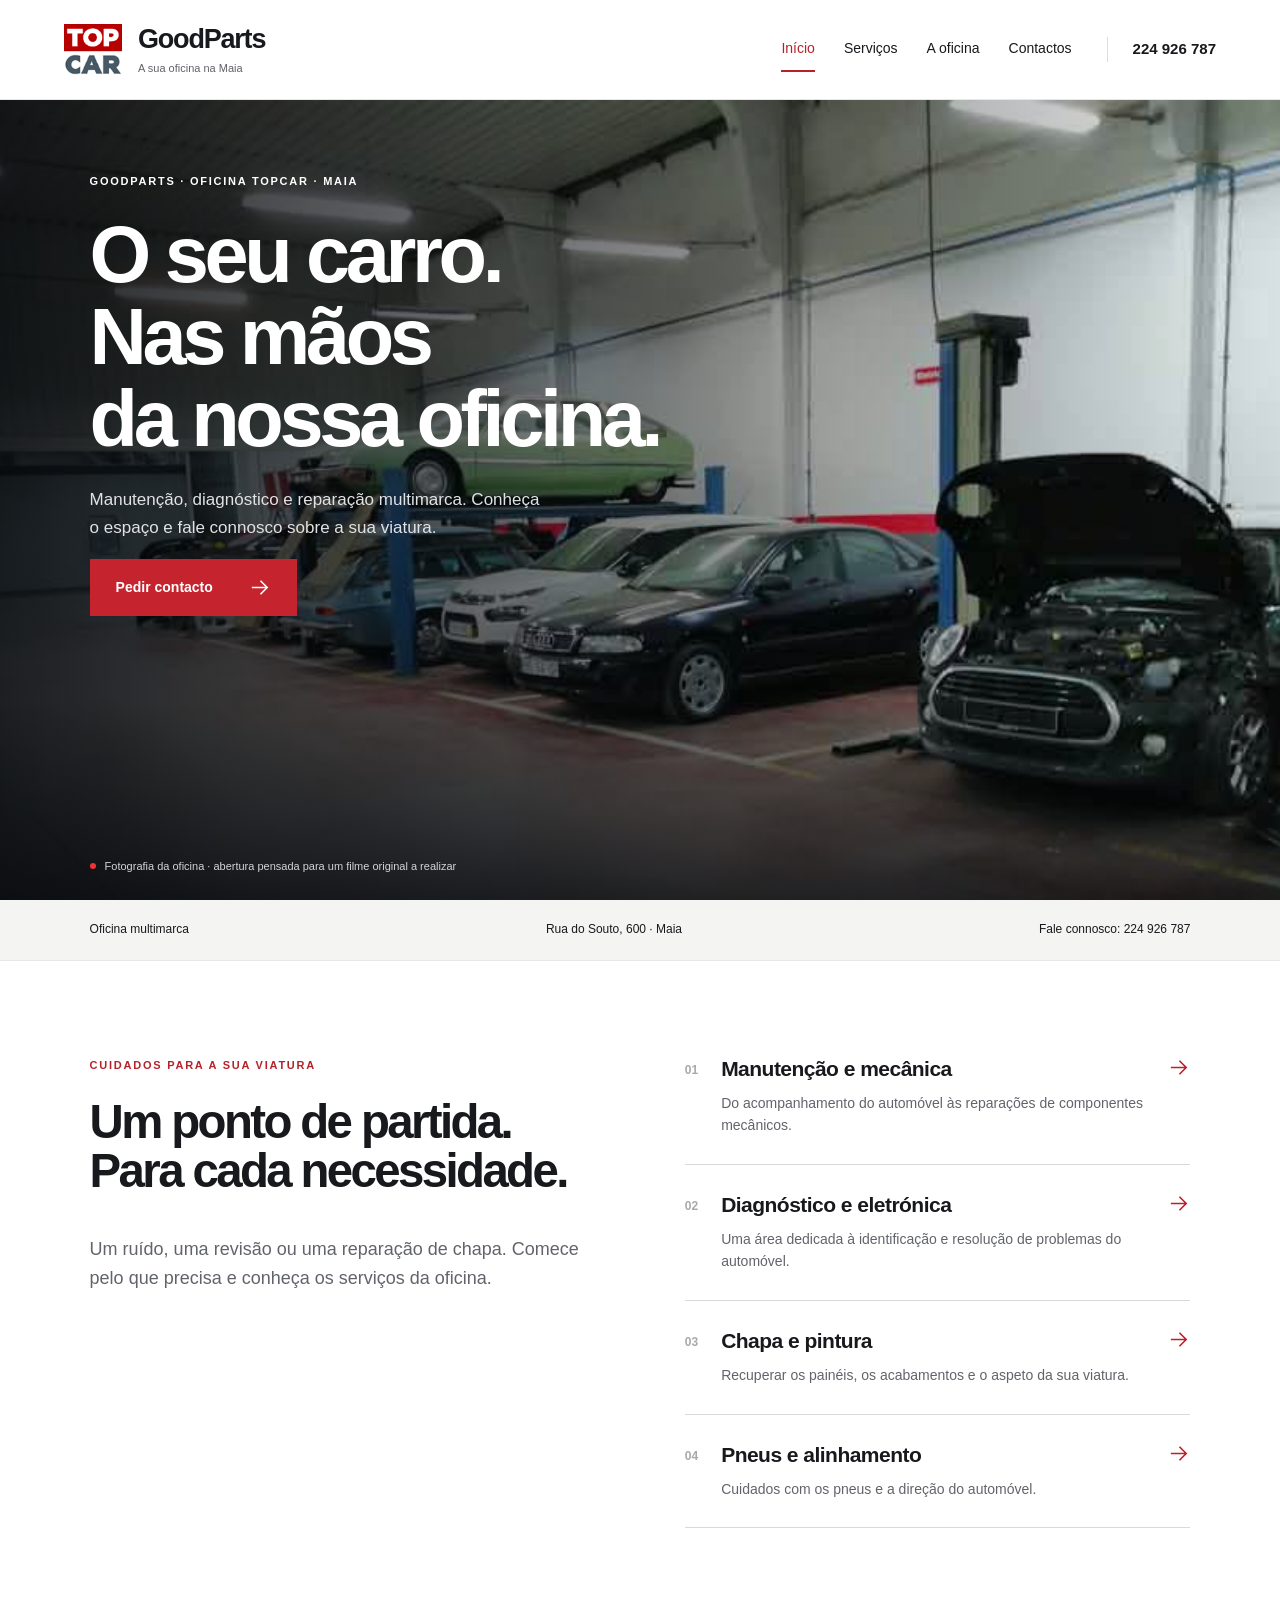
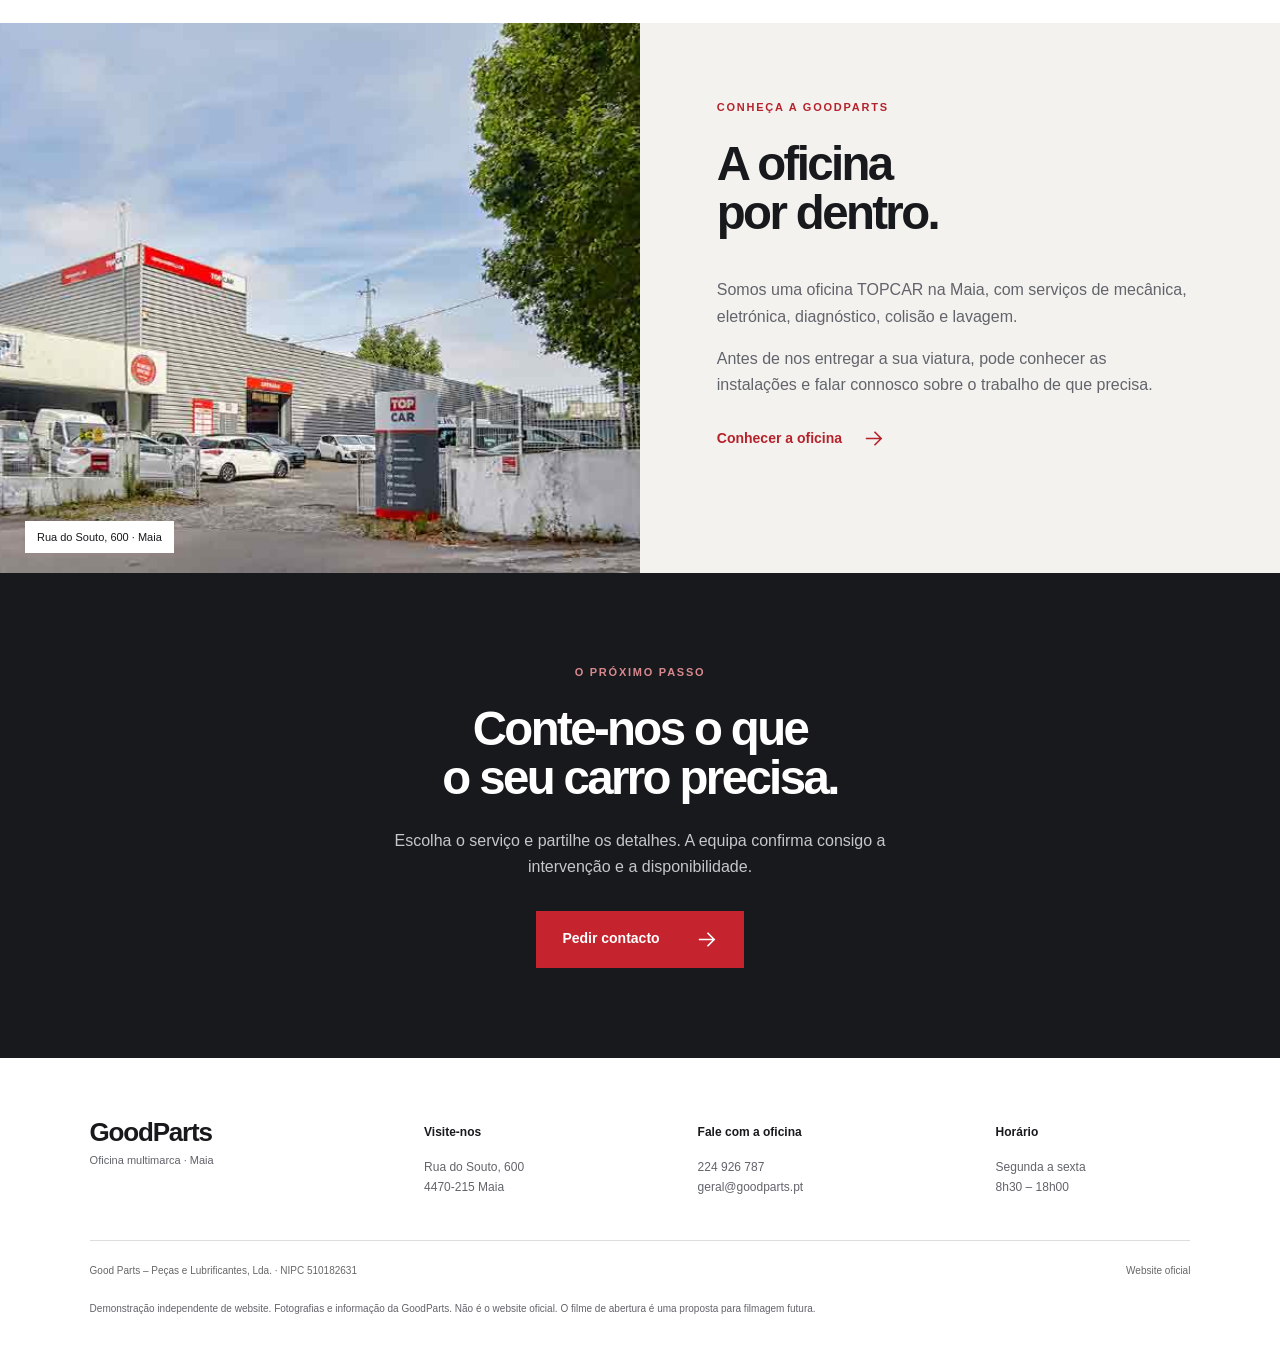
==== index.html @ e7061b3b "Create independent branded website demonstration" ====
<!doctype html><html lang="pt-PT"><head><meta charset="utf-8"><meta name="viewport" content="width=device-width,initial-scale=1"><meta name="robots" content="noindex,nofollow"><title>Oficina multimarca na Maia · GoodParts</title><meta name="description" content="Conheça a oficina GoodParts, os serviços e as instalações na Maia."><link rel="stylesheet" href="style.css"><script defer src="script.js"></script></head><body><a class="skip" href="#main">Saltar para o conteúdo</a><header class="header"><a class="brand" href="index.html" aria-label="GoodParts, início"><img src="assets/logotipo_good_parts.gif" alt="TOPCAR" width="65" height="62"><span>GoodParts<small>A sua oficina na Maia</small></span></a><button class="menu" aria-expanded="false" aria-controls="navigation">Menu<span aria-hidden="true">+</span></button><nav id="navigation" aria-label="Navegação principal"><a href="index.html" aria-current="page">Início</a><a href="servicos.html">Serviços</a><a href="oficina.html">A oficina</a><a href="contactos.html">Contactos</a></nav><a class="header-call" href="tel:+351224926787">224 926 787</a></header><main id="main"><section class="hero"><img src="assets/empresa_05.jpg" alt="Interior da oficina GoodParts, com automóveis nos elevadores" fetchpriority="high" width="990" height="510"><div class="hero-content"><p class="eyebrow">GoodParts · Oficina TOPCAR · Maia</p><h1>O seu carro.<br>Nas mãos<br>da nossa oficina.</h1><p>Manutenção, diagnóstico e reparação multimarca. Conheça o espaço e fale connosco sobre a sua viatura.</p><a class="button" href="contactos.html">Pedir contacto<svg aria-hidden="true" viewBox="0 0 24 24"><path d="M4 12h15M13 5l7 7-7 7"/></svg></a></div><div class="hero-note"><span class="dot"></span> Fotografia da oficina · abertura pensada para um filme original a realizar</div></section><div class="quick"><span>Oficina multimarca</span><span>Rua do Souto, 600 · Maia</span><a href="tel:+351224926787">Fale connosco: 224 926 787</a></div><section class="section split"><div><p class="eyebrow">Cuidados para a sua viatura</p><h2>Um ponto de partida.<br>Para cada necessidade.</h2><p class="intro">Um ruído, uma revisão ou uma reparação de chapa. Comece pelo que precisa e conheça os serviços da oficina.</p></div><div><a class="service-row" href="servicos.html#mecanica"><span class="number">01</span><div><h3>Manutenção e mecânica</h3><p>Do acompanhamento do automóvel às reparações de componentes mecânicos.</p></div><svg aria-hidden="true" viewBox="0 0 24 24"><path d="M4 12h15M13 5l7 7-7 7"/></svg></a><a class="service-row" href="servicos.html#diagnostico"><span class="number">02</span><div><h3>Diagnóstico e eletrónica</h3><p>Uma área dedicada à identificação e resolução de problemas do automóvel.</p></div><svg aria-hidden="true" viewBox="0 0 24 24"><path d="M4 12h15M13 5l7 7-7 7"/></svg></a><a class="service-row" href="servicos.html#chapa"><span class="number">03</span><div><h3>Chapa e pintura</h3><p>Recuperar os painéis, os acabamentos e o aspeto da sua viatura.</p></div><svg aria-hidden="true" viewBox="0 0 24 24"><path d="M4 12h15M13 5l7 7-7 7"/></svg></a><a class="service-row" href="servicos.html#pneus"><span class="number">04</span><div><h3>Pneus e alinhamento</h3><p>Cuidados com os pneus e a direção do automóvel.</p></div><svg aria-hidden="true" viewBox="0 0 24 24"><path d="M4 12h15M13 5l7 7-7 7"/></svg></a></div></section><section class="workshop split"><div class="photo"><img src="assets/empresa_01.jpg" alt="Entrada das instalações GoodParts na Rua do Souto" loading="lazy" width="990" height="510"><span>Rua do Souto, 600 · Maia</span></div><div class="workshop-copy"><p class="eyebrow">Conheça a GoodParts</p><h2>A oficina<br>por dentro.</h2><p>Somos uma oficina TOPCAR na Maia, com serviços de mecânica, eletrónica, diagnóstico, colisão e lavagem.</p><p>Antes de nos entregar a sua viatura, pode conhecer as instalações e falar connosco sobre o trabalho de que precisa.</p><a class="text-link" href="oficina.html">Conhecer a oficina<svg aria-hidden="true" viewBox="0 0 24 24"><path d="M4 12h15M13 5l7 7-7 7"/></svg></a></div></section><section class="cta"><p class="eyebrow">O próximo passo</p><h2>Conte-nos o que<br>o seu carro precisa.</h2><p>Escolha o serviço e partilhe os detalhes. A equipa confirma consigo a intervenção e a disponibilidade.</p><a class="button" href="contactos.html">Pedir contacto<svg aria-hidden="true" viewBox="0 0 24 24"><path d="M4 12h15M13 5l7 7-7 7"/></svg></a></section></main><footer><div class="foot-main"><div class="brand footbrand"><span>GoodParts<small>Oficina multimarca · Maia</small></span></div><div><b>Visite-nos</b><p>Rua do Souto, 600<br>4470-215 Maia</p></div><div><b>Fale com a oficina</b><p><a href="tel:+351224926787">224 926 787</a><br><a href="mailto:geral@goodparts.pt">geral@goodparts.pt</a></p></div><div><b>Horário</b><p>Segunda a sexta<br>8h30 – 18h00</p></div></div><div class="foot-bottom"><span>Good Parts – Peças e Lubrificantes, Lda. · NIPC 510182631</span><a href="https://www.goodparts.pt/" rel="noopener">Website oficial</a></div><p class="demo">Demonstração independente de website. Fotografias e informação da GoodParts. Não é o website oficial. O filme de abertura é uma proposta para filmagem futura.</p></footer><dialog id="lightbox"><button class="close" aria-label="Fechar fotografia">Fechar <span aria-hidden="true">×</span></button><img alt=""><p></p></dialog></body></html>
---- style.css ----
*{box-sizing:border-box}html{scroll-behavior:smooth;scroll-padding-top:110px}body{margin:0;background:#fff;color:#18191c;font-family:Arial,Helvetica,sans-serif;line-height:1.65}a{color:inherit;text-decoration:none}button,input,select,textarea{font:inherit}button,a,input,select,textarea{-webkit-tap-highlight-color:transparent}button{cursor:pointer}img{max-width:100%;display:block}svg{width:23px;height:23px;fill:none;stroke:currentColor;stroke-width:1.7;flex:none}h1,h2,h3,p{margin-top:0}h1,h2{font-weight:600;letter-spacing:-.055em;line-height:1.03}h1{font-size:clamp(50px,6.2vw,88px)}h2{font-size:clamp(35px,3.7vw,54px)}h3{font-size:21px;line-height:1.25;letter-spacing:-.025em}p{color:#62646b}a:focus-visible,button:focus-visible,input:focus-visible,select:focus-visible,textarea:focus-visible{outline:3px solid #c62028;outline-offset:5px}.skip{position:absolute;left:20px;top:-60px;background:white;z-index:100;padding:12px}.skip:focus{top:12px}.header{height:100px;padding:0 5vw;display:flex;align-items:center;gap:35px;background:#fff;position:sticky;top:0;z-index:20;border-bottom:1px solid #e7e7e7}.brand{display:flex;align-items:center;gap:16px;font-weight:700;font-size:27px;letter-spacing:-1.2px;line-height:1.1}.brand img{width:58px;height:auto}.brand small{display:block;font-weight:400;letter-spacing:0;font-size:11px;margin-top:8px;color:#61636a}.header nav{display:flex;gap:29px;margin-left:auto;font-size:14px}.header nav a{padding:10px 0}.header nav [aria-current]{color:#b5222b;border-bottom:2px solid}.header-call{font-weight:600;font-size:15px;border-left:1px solid #ddd;padding-left:25px}.menu{display:none}.hero{min-height:690px;height:calc(100vh - 100px);max-height:900px;position:relative;background:#18191c;overflow:hidden;color:#fff}.hero>img{position:absolute;width:100%;height:100%;object-fit:cover;object-position:center}.hero:after{content:"";position:absolute;inset:0;background:linear-gradient(90deg,rgba(5,8,12,.88),rgba(5,8,12,.5) 50%,rgba(5,8,12,.08)),linear-gradient(0deg,rgba(5,8,12,.7),transparent 25%)}.hero-content{position:relative;z-index:1;padding:8vh 7vw;width:min(820px,75%)}.hero h1{margin-bottom:27px}.hero-content>p:not(.eyebrow){color:#e0e2e4;max-width:450px;font-size:17px}.eyebrow{font-size:11px;letter-spacing:.16em;text-transform:uppercase;font-weight:700;margin-bottom:24px;color:#b5222b}.hero .eyebrow{color:#fff}.button{display:inline-flex;align-items:center;justify-content:center;gap:35px;background:#c5242e;color:white;border:1px solid #c5242e;padding:16px 25px;font-size:14px;font-weight:600;line-height:1.4;transition:background .2s,transform .2s}.button:hover{background:#a51b25;transform:translateY(-2px)}.hero-note{position:absolute;bottom:25px;left:7vw;right:7vw;z-index:1;font-size:11px;color:#d3d4d8;display:flex;align-items:center;gap:9px}.dot{width:6px;height:6px;border-radius:50%;background:#e33;flex:none}.quick{padding:20px 7vw;display:flex;justify-content:space-between;background:#f4f4f3;font-size:12px;border-bottom:1px solid #e7e7e7}.section{padding:95px 7vw}.split{display:grid;grid-template-columns:1fr 1fr;gap:7vw;align-items:start}.intro{font-size:18px;max-width:520px}.service-row{display:flex;gap:23px;border-bottom:1px solid #d8d9db;padding:27px 0;align-items:start}.service-row:first-child{padding-top:0}.service-row h3{margin-bottom:10px}.service-row p{font-size:14px;line-height:1.6;margin-bottom:0}.service-row>svg{margin-left:auto;color:#bc202a}.service-row:hover h3{color:#bc202a}.number{color:#a8a9ac;font-size:12px;font-weight:600;display:block;padding-top:5px}.workshop{background:#f3f2ef;gap:0;align-items:stretch}.photo{position:relative;min-height:550px}.photo img{width:100%;height:100%;object-fit:cover}.photo span{position:absolute;bottom:20px;left:25px;background:#fff;padding:7px 12px;font-size:11px}.workshop-copy{padding:75px 7vw 75px 6vw}.text-link{display:inline-flex;align-items:center;gap:20px;color:#b5222b;font-size:14px;font-weight:600;padding:12px 0}.text-link:hover{text-decoration:underline}.cta{background:#18191c;color:#fff;padding:90px 7vw;text-align:center}.cta .eyebrow{color:#d7898e}.cta>p:not(.eyebrow){max-width:560px;margin:0 auto 30px;color:#c6c7cb}.cta h2{margin-bottom:25px}.page-head{padding:75px 7vw 60px;background:#f3f2ef}.page-head h1{font-size:clamp(47px,5.3vw,76px)}.page-head>p:last-child{max-width:610px;font-size:18px;margin-bottom:0}.detail-row{display:grid;grid-template-columns:60px 1fr;gap:30px;padding:45px 0;border-bottom:1px solid #ddd}.detail-row:first-child{padding-top:0}.detail-row h2{font-size:38px}.detail-row p{max-width:700px}.detail-list{font-weight:600;color:#333}.wide-photo{height:420px;overflow:hidden}.wide-photo img{width:100%;height:100%;object-fit:cover}.dark{background:#202125;color:white}.dark p{color:#c6c7cb}.gallery{display:grid;grid-template-columns:1fr 1fr;gap:40px 28px}.gallery-item{text-align:left;border:0;padding:0;background:transparent;color:#222}.gallery-item img{aspect-ratio:1.94;object-fit:cover}.gallery-item span{display:flex;align-items:center;justify-content:space-between;font-size:13px;padding:15px 0;border-bottom:1px solid #ddd}.gallery-item:hover span{color:#b5222b}.contact-layout{display:grid;grid-template-columns:.85fr 1.15fr;gap:8vw}.contact-layout h2{font-size:35px}.big-phone{display:block;font-size:35px;font-weight:600;letter-spacing:-1px}.contact-layout hr{border:0;border-top:1px solid #ddd;margin:35px 0}.contact-photo{margin-top:30px;width:100%;height:auto}.request{background:#f4f3f0;padding:36px}.request>p{font-size:14px}.request .eyebrow{font-size:11px}.request h2{font-size:35px}label{display:block;font-weight:600;font-size:13px;margin-bottom:20px}input,select,textarea{display:block;width:100%;border:1px solid #c8c8c8;border-radius:0;background:#fff;padding:12px 14px;margin-top:7px;color:#222;min-width:0}textarea{resize:vertical}.form-grid{display:grid;grid-template-columns:1fr 1fr;gap:15px}.optional{font-weight:400;color:#666}.small{font-size:11px;margin-top:18px}.form-result{font-size:13px;margin:20px 0 0}.form-result a{text-decoration:underline}.foot-main{display:grid;grid-template-columns:1.25fr 1fr 1.1fr .8fr;gap:30px;padding:60px 7vw 30px}.foot-main b{font-size:12px}.foot-main p{font-size:12px;margin-top:14px}.footbrand{align-items:start;font-size:26px}.foot-bottom{margin:0 7vw;padding:22px 0;border-top:1px solid #ddd;display:flex;justify-content:space-between;gap:20px;font-size:10px;color:#666}.demo{margin:0;padding:0 7vw 30px;font-size:10px;max-width:1000px}dialog{width:min(1100px,92vw);padding:55px 24px 15px;border:0;background:#fff}dialog::backdrop{background:rgba(0,0,0,.83)}dialog img{width:100%;height:auto;max-height:75vh;object-fit:contain}dialog p{font-size:13px;margin:10px 0}.close{position:absolute;right:18px;top:10px;border:0;background:white;font-size:13px;padding:8px}.close span{font-size:20px;margin-left:10px}@media(min-width:1500px){.hero-content{padding-top:10vh}}@media(max-width:900px){.header{gap:20px;padding:0 5vw;height:85px}.header-call{display:none}.header nav{gap:18px;font-size:12px}.brand{font-size:24px}.brand img{width:48px}.hero{min-height:650px;height:75vh}.hero-content{width:90%;padding-top:70px}.split{gap:5vw}.section{padding:65px 6vw}.workshop{gap:0}.workshop-copy{padding:50px 6vw}.photo{min-height:500px}.foot-main{grid-template-columns:1fr 1fr}.contact-layout{gap:5vw}.request{padding:25px}.form-grid{grid-template-columns:1fr;gap:0}}@media(max-width:640px){html{scroll-padding-top:85px}.header{height:80px;justify-content:space-between}.brand{font-size:23px}.brand img{width:44px}.brand small{font-size:10px;margin-top:6px}.menu{display:flex;align-items:center;gap:12px;background:none;border:0;font-size:13px;padding:10px}.menu span{font-size:22px}.header nav{display:none;position:absolute;top:80px;left:0;right:0;background:#fff;padding:25px 6vw;box-shadow:0 12px 20px #0001}.header nav.open{display:grid;gap:12px}.header nav a{font-size:17px}.hero{min-height:655px;height:auto}.hero-content{width:100%;padding:65px 6vw 100px}.hero h1{font-size:57px}.hero-content>p:not(.eyebrow){font-size:16px;max-width:335px}.hero>img{object-position:60% center}.hero:after{background:linear-gradient(90deg,rgba(5,8,12,.85),rgba(5,8,12,.48)),linear-gradient(0deg,rgba(5,8,12,.6),transparent)}.hero-note{font-size:10px;left:6vw;bottom:20px;align-items:flex-start;line-height:1.5;max-width:290px}.dot{margin-top:5px}.quick{padding:17px 6vw;display:grid;gap:6px;font-size:11px}.quick span:nth-child(2){display:none}.split{grid-template-columns:1fr;gap:30px}.section{padding:60px 6vw}.service-row{gap:15px}.service-row h3{font-size:20px}.workshop{gap:0}.photo{min-height:0;height:290px}.photo span{font-size:10px;left:15px}.workshop-copy{padding:45px 6vw}.cta{padding:65px 6vw}.page-head{padding:55px 6vw 45px}.page-head>p:last-child{font-size:16px}.detail-row{grid-template-columns:30px 1fr;gap:14px;padding:35px 0}.detail-row h2{font-size:30px}.detail-row p{font-size:15px}.wide-photo{height:280px}.gallery{grid-template-columns:1fr;gap:30px}.contact-layout{grid-template-columns:1fr}.request{padding:25px 20px}.request h2{font-size:33px}.big-phone{font-size:31px}.foot-main{padding:45px 6vw 20px;grid-template-columns:1fr 1fr;gap:25px 15px}.footbrand{grid-column:1/-1}.foot-bottom{margin:0 6vw;flex-direction:column;gap:10px}.demo{padding:0 6vw 25px}.button{gap:25px;max-width:100%}.eyebrow{font-size:10px}.text-link{line-height:1.5}h2{font-size:38px}.intro{font-size:17px}}@media(prefers-reduced-motion:reduce){html{scroll-behavior:auto}*{transition:none!important}}
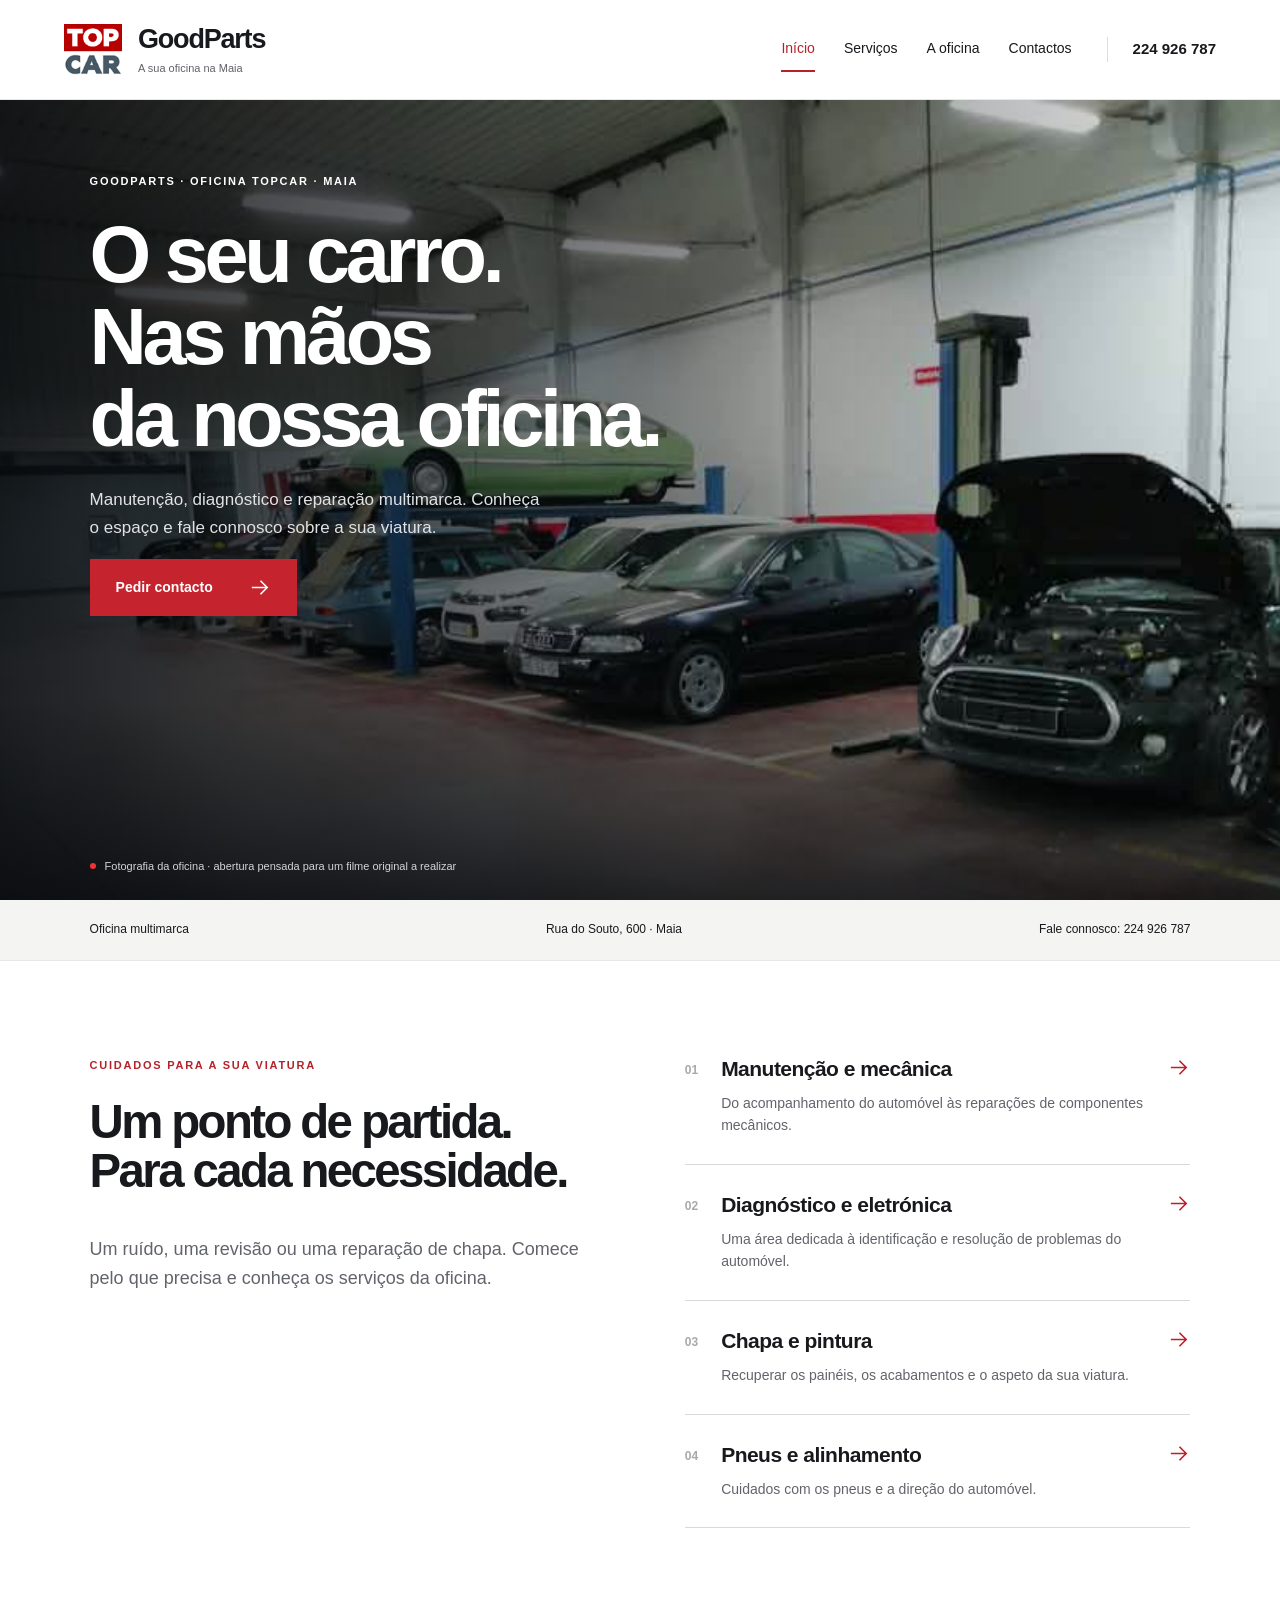
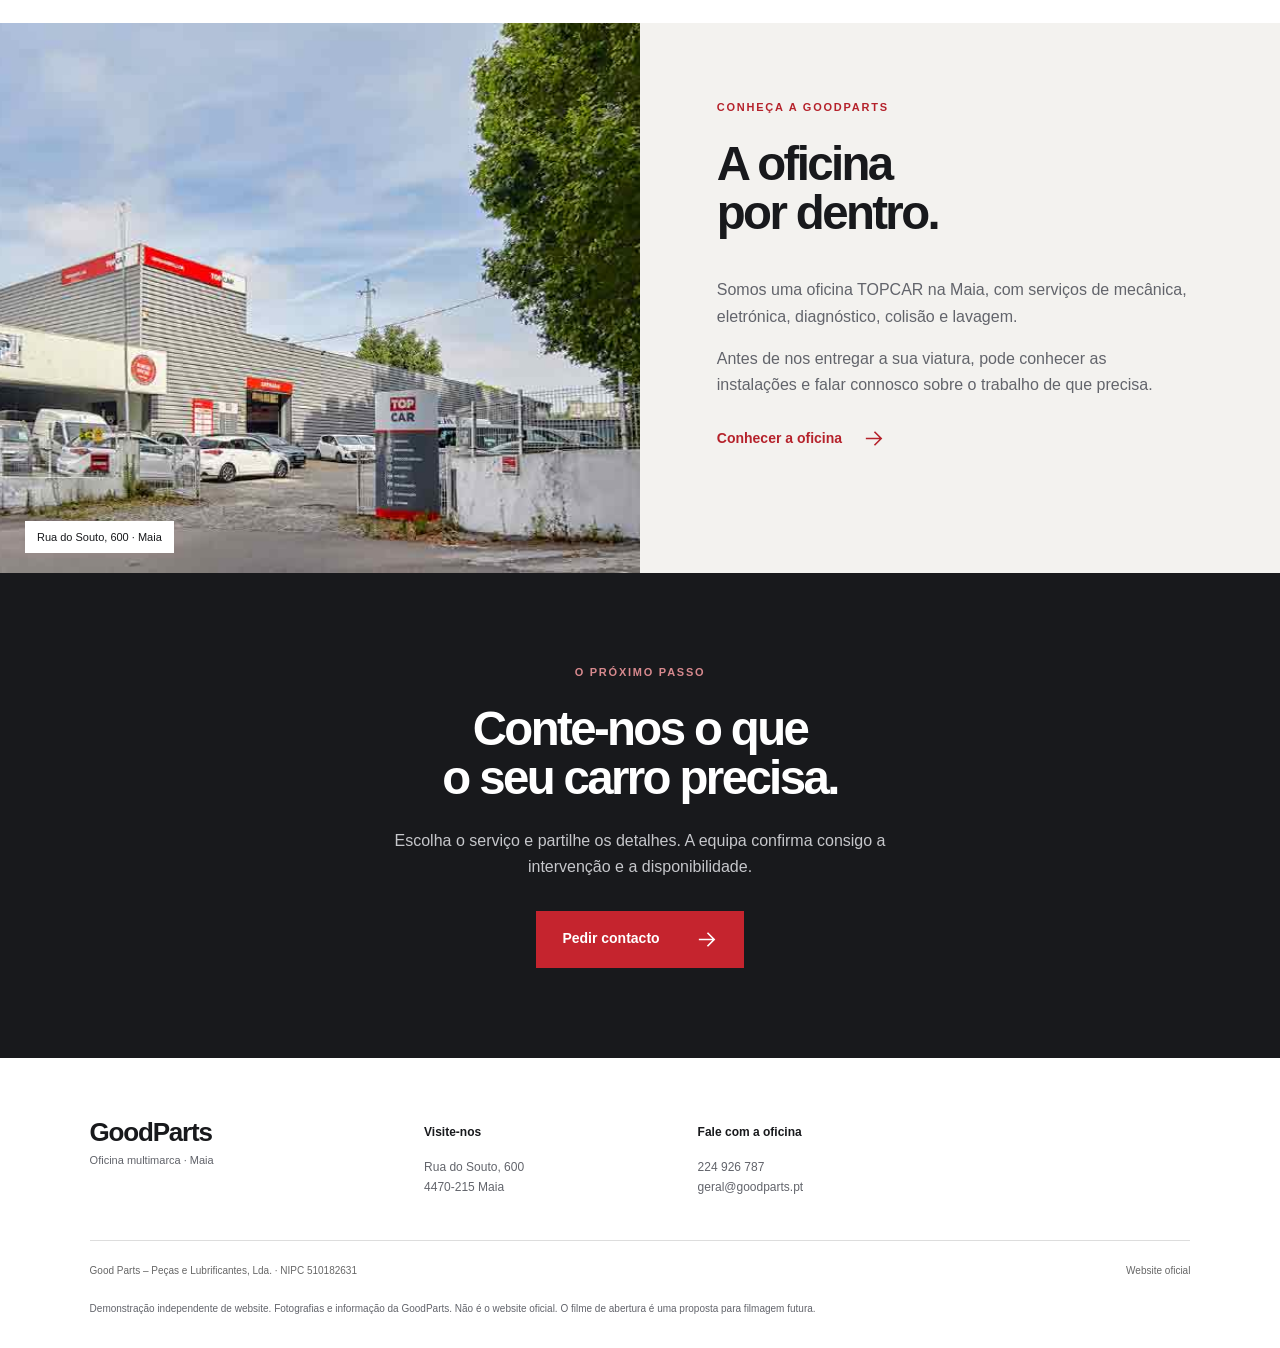
==== commit e3997ed5: "Remove conflicting opening hours from GoodParts demonstration" ====
--- a/index.html
+++ b/index.html
@@ -1 +1 @@
-<!doctype html><html lang="pt-PT"><head><meta charset="utf-8"><meta name="viewport" content="width=device-width,initial-scale=1"><meta name="robots" content="noindex,nofollow"><title>Oficina multimarca na Maia · GoodParts</title><meta name="description" content="Conheça a oficina GoodParts, os serviços e as instalações na Maia."><link rel="stylesheet" href="style.css"><script defer src="script.js"></script></head><body><a class="skip" href="#main">Saltar para o conteúdo</a><header class="header"><a class="brand" href="index.html" aria-label="GoodParts, início"><img src="assets/logotipo_good_parts.gif" alt="TOPCAR" width="65" height="62"><span>GoodParts<small>A sua oficina na Maia</small></span></a><button class="menu" aria-expanded="false" aria-controls="navigation">Menu<span aria-hidden="true">+</span></button><nav id="navigation" aria-label="Navegação principal"><a href="index.html" aria-current="page">Início</a><a href="servicos.html">Serviços</a><a href="oficina.html">A oficina</a><a href="contactos.html">Contactos</a></nav><a class="header-call" href="tel:+351224926787">224 926 787</a></header><main id="main"><section class="hero"><img src="assets/empresa_05.jpg" alt="Interior da oficina GoodParts, com automóveis nos elevadores" fetchpriority="high" width="990" height="510"><div class="hero-content"><p class="eyebrow">GoodParts · Oficina TOPCAR · Maia</p><h1>O seu carro.<br>Nas mãos<br>da nossa oficina.</h1><p>Manutenção, diagnóstico e reparação multimarca. Conheça o espaço e fale connosco sobre a sua viatura.</p><a class="button" href="contactos.html">Pedir contacto<svg aria-hidden="true" viewBox="0 0 24 24"><path d="M4 12h15M13 5l7 7-7 7"/></svg></a></div><div class="hero-note"><span class="dot"></span> Fotografia da oficina · abertura pensada para um filme original a realizar</div></section><div class="quick"><span>Oficina multimarca</span><span>Rua do Souto, 600 · Maia</span><a href="tel:+351224926787">Fale connosco: 224 926 787</a></div><section class="section split"><div><p class="eyebrow">Cuidados para a sua viatura</p><h2>Um ponto de partida.<br>Para cada necessidade.</h2><p class="intro">Um ruído, uma revisão ou uma reparação de chapa. Comece pelo que precisa e conheça os serviços da oficina.</p></div><div><a class="service-row" href="servicos.html#mecanica"><span class="number">01</span><div><h3>Manutenção e mecânica</h3><p>Do acompanhamento do automóvel às reparações de componentes mecânicos.</p></div><svg aria-hidden="true" viewBox="0 0 24 24"><path d="M4 12h15M13 5l7 7-7 7"/></svg></a><a class="service-row" href="servicos.html#diagnostico"><span class="number">02</span><div><h3>Diagnóstico e eletrónica</h3><p>Uma área dedicada à identificação e resolução de problemas do automóvel.</p></div><svg aria-hidden="true" viewBox="0 0 24 24"><path d="M4 12h15M13 5l7 7-7 7"/></svg></a><a class="service-row" href="servicos.html#chapa"><span class="number">03</span><div><h3>Chapa e pintura</h3><p>Recuperar os painéis, os acabamentos e o aspeto da sua viatura.</p></div><svg aria-hidden="true" viewBox="0 0 24 24"><path d="M4 12h15M13 5l7 7-7 7"/></svg></a><a class="service-row" href="servicos.html#pneus"><span class="number">04</span><div><h3>Pneus e alinhamento</h3><p>Cuidados com os pneus e a direção do automóvel.</p></div><svg aria-hidden="true" viewBox="0 0 24 24"><path d="M4 12h15M13 5l7 7-7 7"/></svg></a></div></section><section class="workshop split"><div class="photo"><img src="assets/empresa_01.jpg" alt="Entrada das instalações GoodParts na Rua do Souto" loading="lazy" width="990" height="510"><span>Rua do Souto, 600 · Maia</span></div><div class="workshop-copy"><p class="eyebrow">Conheça a GoodParts</p><h2>A oficina<br>por dentro.</h2><p>Somos uma oficina TOPCAR na Maia, com serviços de mecânica, eletrónica, diagnóstico, colisão e lavagem.</p><p>Antes de nos entregar a sua viatura, pode conhecer as instalações e falar connosco sobre o trabalho de que precisa.</p><a class="text-link" href="oficina.html">Conhecer a oficina<svg aria-hidden="true" viewBox="0 0 24 24"><path d="M4 12h15M13 5l7 7-7 7"/></svg></a></div></section><section class="cta"><p class="eyebrow">O próximo passo</p><h2>Conte-nos o que<br>o seu carro precisa.</h2><p>Escolha o serviço e partilhe os detalhes. A equipa confirma consigo a intervenção e a disponibilidade.</p><a class="button" href="contactos.html">Pedir contacto<svg aria-hidden="true" viewBox="0 0 24 24"><path d="M4 12h15M13 5l7 7-7 7"/></svg></a></section></main><footer><div class="foot-main"><div class="brand footbrand"><span>GoodParts<small>Oficina multimarca · Maia</small></span></div><div><b>Visite-nos</b><p>Rua do Souto, 600<br>4470-215 Maia</p></div><div><b>Fale com a oficina</b><p><a href="tel:+351224926787">224 926 787</a><br><a href="mailto:geral@goodparts.pt">geral@goodparts.pt</a></p></div><div><b>Horário</b><p>Segunda a sexta<br>8h30 – 18h00</p></div></div><div class="foot-bottom"><span>Good Parts – Peças e Lubrificantes, Lda. · NIPC 510182631</span><a href="https://www.goodparts.pt/" rel="noopener">Website oficial</a></div><p class="demo">Demonstração independente de website. Fotografias e informação da GoodParts. Não é o website oficial. O filme de abertura é uma proposta para filmagem futura.</p></footer><dialog id="lightbox"><button class="close" aria-label="Fechar fotografia">Fechar <span aria-hidden="true">×</span></button><img alt=""><p></p></dialog></body></html>+<!doctype html><html lang="pt-PT"><head><meta charset="utf-8"><meta name="viewport" content="width=device-width,initial-scale=1"><meta name="robots" content="noindex,nofollow"><title>Oficina multimarca na Maia · GoodParts</title><meta name="description" content="Conheça a oficina GoodParts, os serviços e as instalações na Maia."><link rel="stylesheet" href="style.css"><script defer src="script.js"></script></head><body><a class="skip" href="#main">Saltar para o conteúdo</a><header class="header"><a class="brand" href="index.html" aria-label="GoodParts, início"><img src="assets/logotipo_good_parts.gif" alt="TOPCAR" width="65" height="62"><span>GoodParts<small>A sua oficina na Maia</small></span></a><button class="menu" aria-expanded="false" aria-controls="navigation">Menu<span aria-hidden="true">+</span></button><nav id="navigation" aria-label="Navegação principal"><a href="index.html" aria-current="page">Início</a><a href="servicos.html">Serviços</a><a href="oficina.html">A oficina</a><a href="contactos.html">Contactos</a></nav><a class="header-call" href="tel:+351224926787">224 926 787</a></header><main id="main"><section class="hero"><img src="assets/empresa_05.jpg" alt="Interior da oficina GoodParts, com automóveis nos elevadores" fetchpriority="high" width="990" height="510"><div class="hero-content"><p class="eyebrow">GoodParts · Oficina TOPCAR · Maia</p><h1>O seu carro.<br>Nas mãos<br>da nossa oficina.</h1><p>Manutenção, diagnóstico e reparação multimarca. Conheça o espaço e fale connosco sobre a sua viatura.</p><a class="button" href="contactos.html">Pedir contacto<svg aria-hidden="true" viewBox="0 0 24 24"><path d="M4 12h15M13 5l7 7-7 7"/></svg></a></div><div class="hero-note"><span class="dot"></span> Fotografia da oficina · abertura pensada para um filme original a realizar</div></section><div class="quick"><span>Oficina multimarca</span><span>Rua do Souto, 600 · Maia</span><a href="tel:+351224926787">Fale connosco: 224 926 787</a></div><section class="section split"><div><p class="eyebrow">Cuidados para a sua viatura</p><h2>Um ponto de partida.<br>Para cada necessidade.</h2><p class="intro">Um ruído, uma revisão ou uma reparação de chapa. Comece pelo que precisa e conheça os serviços da oficina.</p></div><div><a class="service-row" href="servicos.html#mecanica"><span class="number">01</span><div><h3>Manutenção e mecânica</h3><p>Do acompanhamento do automóvel às reparações de componentes mecânicos.</p></div><svg aria-hidden="true" viewBox="0 0 24 24"><path d="M4 12h15M13 5l7 7-7 7"/></svg></a><a class="service-row" href="servicos.html#diagnostico"><span class="number">02</span><div><h3>Diagnóstico e eletrónica</h3><p>Uma área dedicada à identificação e resolução de problemas do automóvel.</p></div><svg aria-hidden="true" viewBox="0 0 24 24"><path d="M4 12h15M13 5l7 7-7 7"/></svg></a><a class="service-row" href="servicos.html#chapa"><span class="number">03</span><div><h3>Chapa e pintura</h3><p>Recuperar os painéis, os acabamentos e o aspeto da sua viatura.</p></div><svg aria-hidden="true" viewBox="0 0 24 24"><path d="M4 12h15M13 5l7 7-7 7"/></svg></a><a class="service-row" href="servicos.html#pneus"><span class="number">04</span><div><h3>Pneus e alinhamento</h3><p>Cuidados com os pneus e a direção do automóvel.</p></div><svg aria-hidden="true" viewBox="0 0 24 24"><path d="M4 12h15M13 5l7 7-7 7"/></svg></a></div></section><section class="workshop split"><div class="photo"><img src="assets/empresa_01.jpg" alt="Entrada das instalações GoodParts na Rua do Souto" loading="lazy" width="990" height="510"><span>Rua do Souto, 600 · Maia</span></div><div class="workshop-copy"><p class="eyebrow">Conheça a GoodParts</p><h2>A oficina<br>por dentro.</h2><p>Somos uma oficina TOPCAR na Maia, com serviços de mecânica, eletrónica, diagnóstico, colisão e lavagem.</p><p>Antes de nos entregar a sua viatura, pode conhecer as instalações e falar connosco sobre o trabalho de que precisa.</p><a class="text-link" href="oficina.html">Conhecer a oficina<svg aria-hidden="true" viewBox="0 0 24 24"><path d="M4 12h15M13 5l7 7-7 7"/></svg></a></div></section><section class="cta"><p class="eyebrow">O próximo passo</p><h2>Conte-nos o que<br>o seu carro precisa.</h2><p>Escolha o serviço e partilhe os detalhes. A equipa confirma consigo a intervenção e a disponibilidade.</p><a class="button" href="contactos.html">Pedir contacto<svg aria-hidden="true" viewBox="0 0 24 24"><path d="M4 12h15M13 5l7 7-7 7"/></svg></a></section></main><footer><div class="foot-main"><div class="brand footbrand"><span>GoodParts<small>Oficina multimarca · Maia</small></span></div><div><b>Visite-nos</b><p>Rua do Souto, 600<br>4470-215 Maia</p></div><div><b>Fale com a oficina</b><p><a href="tel:+351224926787">224 926 787</a><br><a href="mailto:geral@goodparts.pt">geral@goodparts.pt</a></p></div></div><div class="foot-bottom"><span>Good Parts – Peças e Lubrificantes, Lda. · NIPC 510182631</span><a href="https://www.goodparts.pt/" rel="noopener">Website oficial</a></div><p class="demo">Demonstração independente de website. Fotografias e informação da GoodParts. Não é o website oficial. O filme de abertura é uma proposta para filmagem futura.</p></footer><dialog id="lightbox"><button class="close" aria-label="Fechar fotografia">Fechar <span aria-hidden="true">×</span></button><img alt=""><p></p></dialog></body></html>
